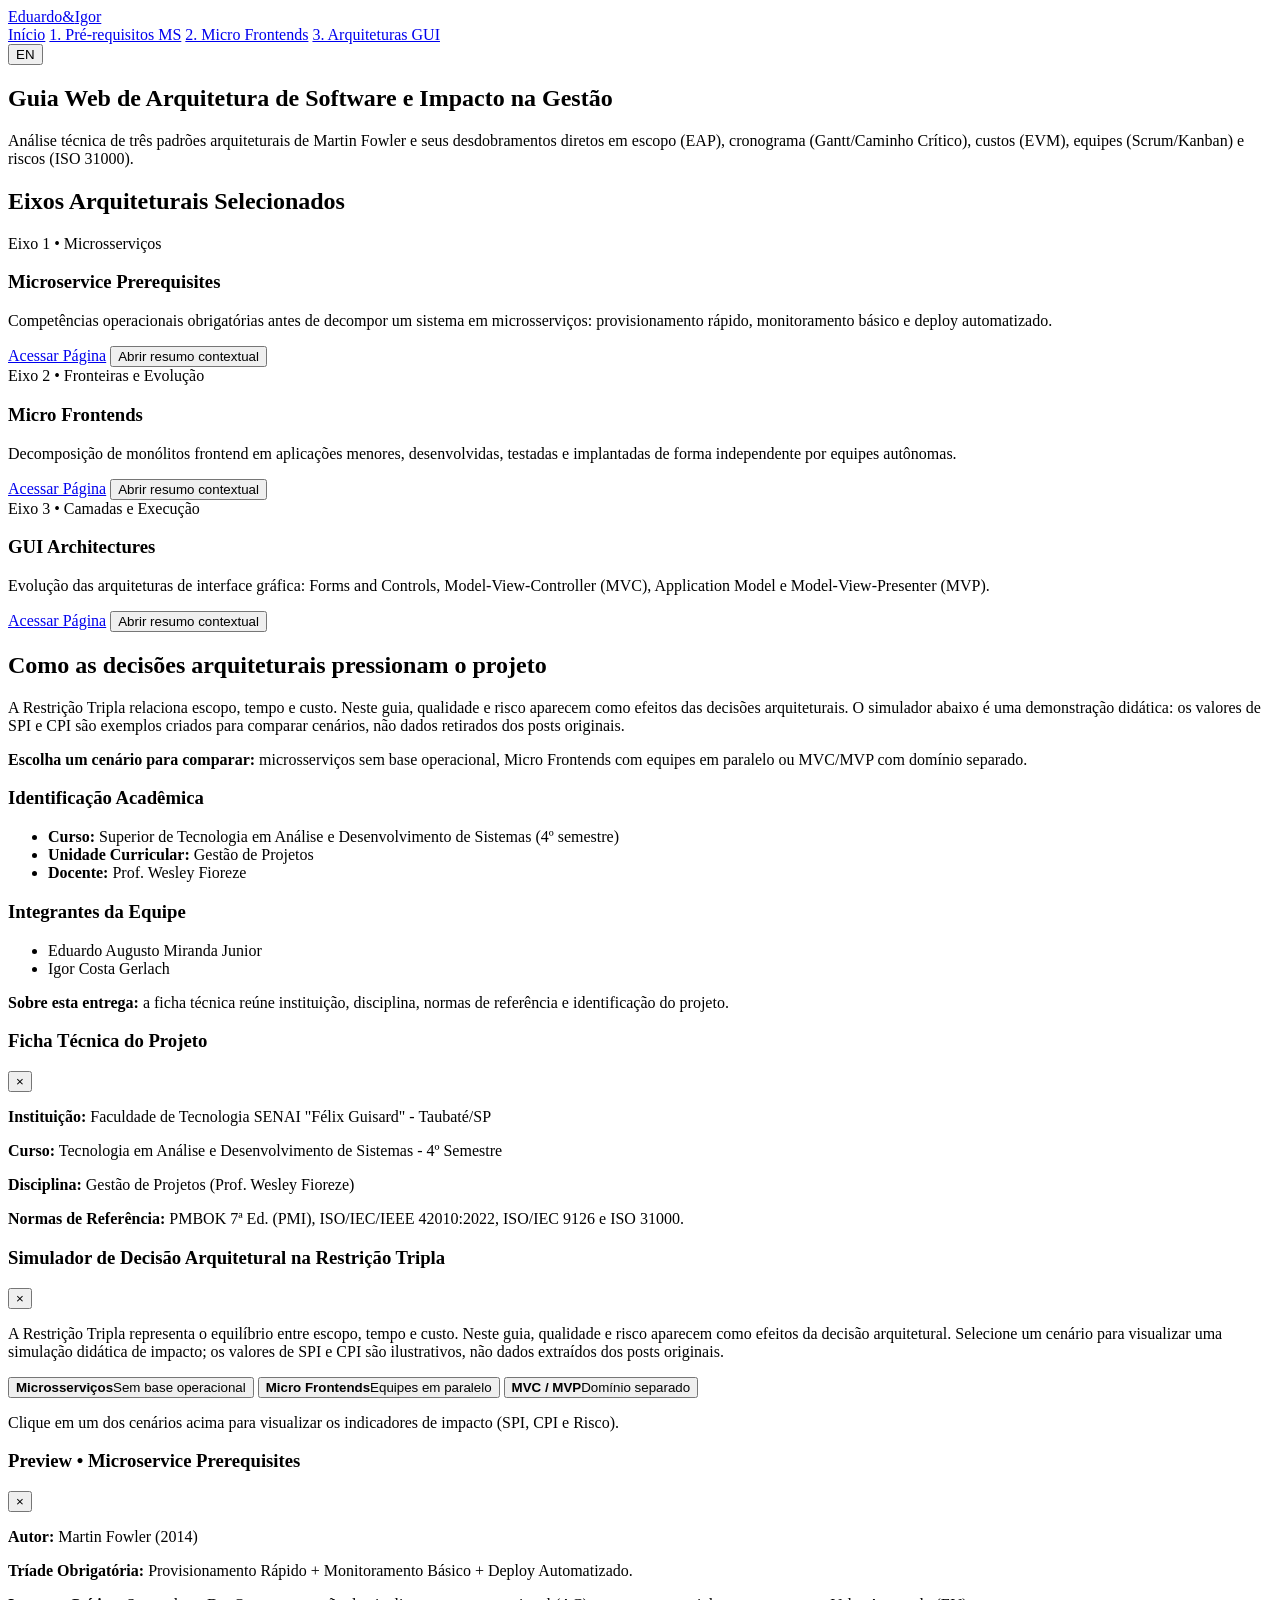
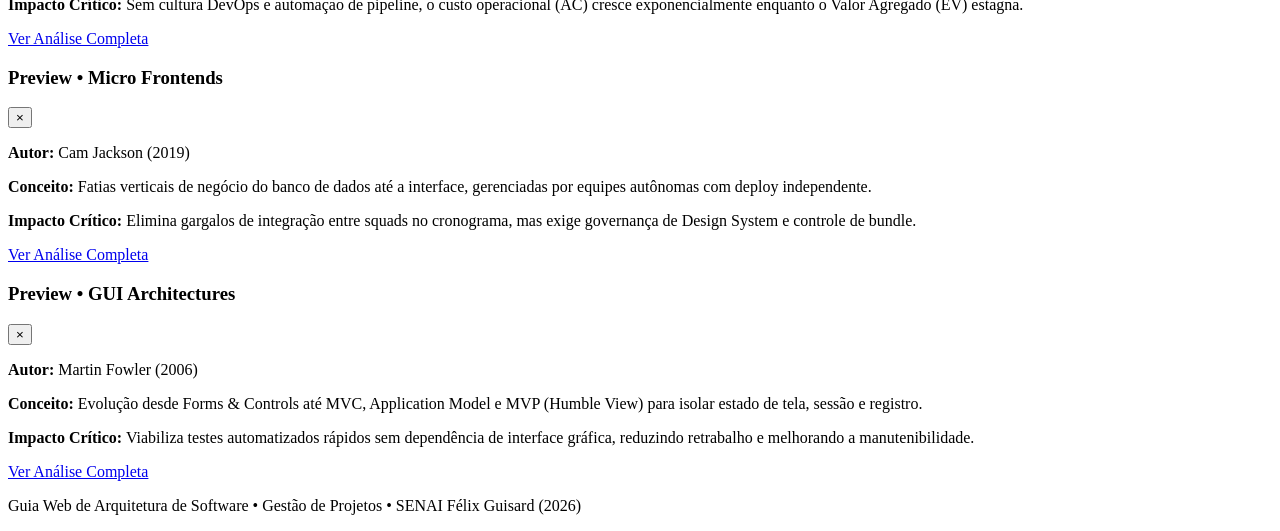
==== index.html @ b5426a74 "Add files via upload" ====
<!DOCTYPE html>
<html lang="pt-BR">
<head>
  <meta charset="UTF-8">
  <meta name="viewport" content="width=device-width, initial-scale=1.0">
  <title>Guia Web de Arquitetura de Software - Gestão de Projetos</title>
  <link rel="stylesheet" href="../css/style.css">
</head>
<body data-page="home">
  <header class="navbar">
    <div class="container nav-content">
      <a href="index.html" class="brand">Eduardo&<span>Igor</span></a>
      <nav class="nav-links">
        <a href="index.html" class="active" data-i18n="nav_home">Início</a>
        <a href="prerequisites.html" data-i18n="nav_post1">1. Pré-requisitos MS</a>
        <a href="microfrontends.html" data-i18n="nav_post2">2. Micro Frontends</a>
        <a href="gui-archs.html" data-i18n="nav_post3">3. Arquiteturas GUI</a>
      </nav>
      <div class="nav-actions">
        <button class="btn-outline" id="langToggle" onclick="toggleLanguage()">EN</button>
      </div>
    </div>
  </header>

  <main class="container">
    <section class="hero">
      <h1 data-i18n="hero_title">Guia Web de Arquitetura de Software e Impacto na Gestão</h1>
      <p data-i18n="hero_desc">Análise técnica de três padrões arquiteturais de Martin Fowler e seus desdobramentos diretos em escopo (EAP), cronograma (Gantt/Caminho Crítico), custos (EVM), equipes (Scrum/Kanban) e riscos (ISO 31000).</p>
    </section>

    <section class="section">
      <h2 class="section-title" data-i18n="axes_title">Eixos Arquiteturais Selecionados</h2>
      <div class="grid-3">
        <article class="card">
          <div class="card-header">
            <span class="tag tag-blue" data-i18n="axis_1">Eixo 1 • Microsserviços</span>
            <h3>Microservice Prerequisites</h3>
          </div>
          <p data-i18n="card1_desc">Competências operacionais obrigatórias antes de decompor um sistema em microsserviços: provisionamento rápido, monitoramento básico e deploy automatizado.</p>
          <div class="card-footer">
            <a href="prerequisites.html" class="btn-primary" data-i18n="btn_read">Acessar Página</a>
            <button class="btn-outline" onclick="openModal('modal-preview-1')" data-i18n="btn_quick">Abrir resumo contextual</button>
          </div>
        </article>

        <article class="card">
          <div class="card-header">
            <span class="tag tag-green" data-i18n="axis_2">Eixo 2 • Fronteiras e Evolução</span>
            <h3>Micro Frontends</h3>
          </div>
          <p data-i18n="card2_desc">Decomposição de monólitos frontend em aplicações menores, desenvolvidas, testadas e implantadas de forma independente por equipes autônomas.</p>
          <div class="card-footer">
            <a href="microfrontends.html" class="btn-primary" data-i18n="btn_read">Acessar Página</a>
            <button class="btn-outline" onclick="openModal('modal-preview-2')" data-i18n="btn_quick">Abrir resumo contextual</button>
          </div>
        </article>

        <article class="card">
          <div class="card-header">
            <span class="tag tag-purple" data-i18n="axis_3">Eixo 3 • Camadas e Execução</span>
            <h3>GUI Architectures</h3>
          </div>
          <p data-i18n="card3_desc">Evolução das arquiteturas de interface gráfica: Forms and Controls, Model-View-Controller (MVC), Application Model e Model-View-Presenter (MVP).</p>
          <div class="card-footer">
            <a href="gui-archs.html" class="btn-primary" data-i18n="btn_read">Acessar Página</a>
            <button class="btn-outline" onclick="openModal('modal-preview-3')" data-i18n="btn_quick">Abrir resumo contextual</button>
          </div>
        </article>
      </div>
    </section>

    <section class="section content-box">
      <h2 class="section-title">Como as decisões arquiteturais pressionam o projeto</h2>
      <p>A Restrição Tripla relaciona escopo, tempo e custo. Neste guia, qualidade e risco aparecem como efeitos das decisões arquiteturais. O simulador abaixo é uma demonstração didática: os valores de SPI e CPI são exemplos criados para comparar cenários, não dados retirados dos posts originais.</p>
      <div class="interactive-panel">
        <p><strong>Escolha um cenário para comparar:</strong> microsserviços sem base operacional, Micro Frontends com equipes em paralelo ou MVC/MVP com domínio separado.</p>
      </div>
    </section>

    <section class="section info-panel">
      <div class="grid-2">
        <div>
          <h3 data-i18n="ident_title">Identificação Acadêmica</h3>
          <ul class="clean-list">
            <li><strong data-i18n="lbl_course">Curso:</strong> <span data-i18n="val_course">Superior de Tecnologia em Análise e Desenvolvimento de Sistemas (4º semestre)</span></li>
            <li><strong data-i18n="lbl_uc">Unidade Curricular:</strong> <span data-i18n="val_uc">Gestão de Projetos</span></li>
            <li><strong data-i18n="lbl_prof">Docente:</strong> Prof. Wesley Fioreze</li>
          </ul>
        </div>
        <div>
          <h3 data-i18n="team_title">Integrantes da Equipe</h3>
          <ul class="clean-list">
            <li>Eduardo Augusto Miranda Junior</li>
            <li>Igor Costa Gerlach</li>
          </ul>
        </div>
        <div class="interactive-panel">
          <p><strong>Sobre esta entrega:</strong> a ficha técnica reúne instituição, disciplina, normas de referência e identificação do projeto.</p>
        </div>
      </div>
    </section>
  </main>

  <div class="modal-overlay" id="modal-identificacao">
    <div class="modal">
      <div class="modal-header">
        <h3 data-i18n="modal_id_title">Ficha Técnica do Projeto</h3>
        <button class="modal-close" onclick="closeModal('modal-identificacao')">&times;</button>
      </div>
      <div class="modal-body">
        <p><strong data-i18n="lbl_inst">Instituição:</strong> Faculdade de Tecnologia SENAI "Félix Guisard" - Taubaté/SP</p>
        <p><strong data-i18n="lbl_course">Curso:</strong> Tecnologia em Análise e Desenvolvimento de Sistemas - 4º Semestre</p>
        <p><strong data-i18n="lbl_uc">Disciplina:</strong> Gestão de Projetos (Prof. Wesley Fioreze)</p>
        <p><strong>Normas de Referência:</strong> PMBOK 7ª Ed. (PMI), ISO/IEC/IEEE 42010:2022, ISO/IEC 9126 e ISO 31000.</p>
      </div>
    </div>
  </div>

  <div class="modal-overlay" id="modal-tripla">
    <div class="modal">
      <div class="modal-header">
        <h3 data-i18n="modal_tripla_title">Simulador de Decisão Arquitetural na Restrição Tripla</h3>
        <button class="modal-close" onclick="closeModal('modal-tripla')">&times;</button>
      </div>
      <div class="modal-body">
        <p data-i18n="sim_intro">A Restrição Tripla representa o equilíbrio entre escopo, tempo e custo. Neste guia, qualidade e risco aparecem como efeitos da decisão arquitetural. Selecione um cenário para visualizar uma simulação didática de impacto; os valores de SPI e CPI são ilustrativos, não dados extraídos dos posts originais.</p>
        <div class="scenario-grid">
          <button class="scenario-card" data-scenario="ms" onclick="simulateScenario('ms')"><strong>Microsserviços</strong><span>Sem base operacional</span></button>
          <button class="scenario-card" data-scenario="mfe" onclick="simulateScenario('mfe')"><strong>Micro Frontends</strong><span>Equipes em paralelo</span></button>
          <button class="scenario-card" data-scenario="mvc" onclick="simulateScenario('mvc')"><strong>MVC / MVP</strong><span>Domínio separado</span></button>
        </div>
        <div id="sim-result" class="sim-box">
          <p>Clique em um dos cenários acima para visualizar os indicadores de impacto (SPI, CPI e Risco).</p>
        </div>
      </div>
    </div>
  </div>

  <div class="modal-overlay" id="modal-preview-1">
    <div class="modal">
      <div class="modal-header">
        <h3>Preview • Microservice Prerequisites</h3>
        <button class="modal-close" onclick="closeModal('modal-preview-1')">&times;</button>
      </div>
      <div class="modal-body">
        <p><strong>Autor:</strong> Martin Fowler (2014)</p>
        <p><strong>Tríade Obrigatória:</strong> Provisionamento Rápido + Monitoramento Básico + Deploy Automatizado.</p>
        <p><strong>Impacto Crítico:</strong> Sem cultura DevOps e automação de pipeline, o custo operacional (AC) cresce exponencialmente enquanto o Valor Agregado (EV) estagna.</p>
        <a href="prerequisites.html" class="btn-primary">Ver Análise Completa</a>
      </div>
    </div>
  </div>

  <div class="modal-overlay" id="modal-preview-2">
    <div class="modal">
      <div class="modal-header">
        <h3>Preview • Micro Frontends</h3>
        <button class="modal-close" onclick="closeModal('modal-preview-2')">&times;</button>
      </div>
      <div class="modal-body">
        <p><strong>Autor:</strong> Cam Jackson (2019)</p>
        <p><strong>Conceito:</strong> Fatias verticais de negócio do banco de dados até a interface, gerenciadas por equipes autônomas com deploy independente.</p>
        <p><strong>Impacto Crítico:</strong> Elimina gargalos de integração entre squads no cronograma, mas exige governança de Design System e controle de bundle.</p>
        <a href="microfrontends.html" class="btn-primary">Ver Análise Completa</a>
      </div>
    </div>
  </div>

  <div class="modal-overlay" id="modal-preview-3">
    <div class="modal">
      <div class="modal-header">
        <h3>Preview • GUI Architectures</h3>
        <button class="modal-close" onclick="closeModal('modal-preview-3')">&times;</button>
      </div>
      <div class="modal-body">
        <p><strong>Autor:</strong> Martin Fowler (2006)</p>
        <p><strong>Conceito:</strong> Evolução desde Forms & Controls até MVC, Application Model e MVP (Humble View) para isolar estado de tela, sessão e registro.</p>
        <p><strong>Impacto Crítico:</strong> Viabiliza testes automatizados rápidos sem dependência de interface gráfica, reduzindo retrabalho e melhorando a manutenibilidade.</p>
        <a href="gui-archs.html" class="btn-primary">Ver Análise Completa</a>
      </div>
    </div>
  </div>

  <footer class="footer">
    <div class="container">
      <p>Guia Web de Arquitetura de Software • Gestão de Projetos • SENAI Félix Guisard (2026)</p>
    </div>
  </footer>

  <script src="../js/script.js"></script>
</body>
</html>
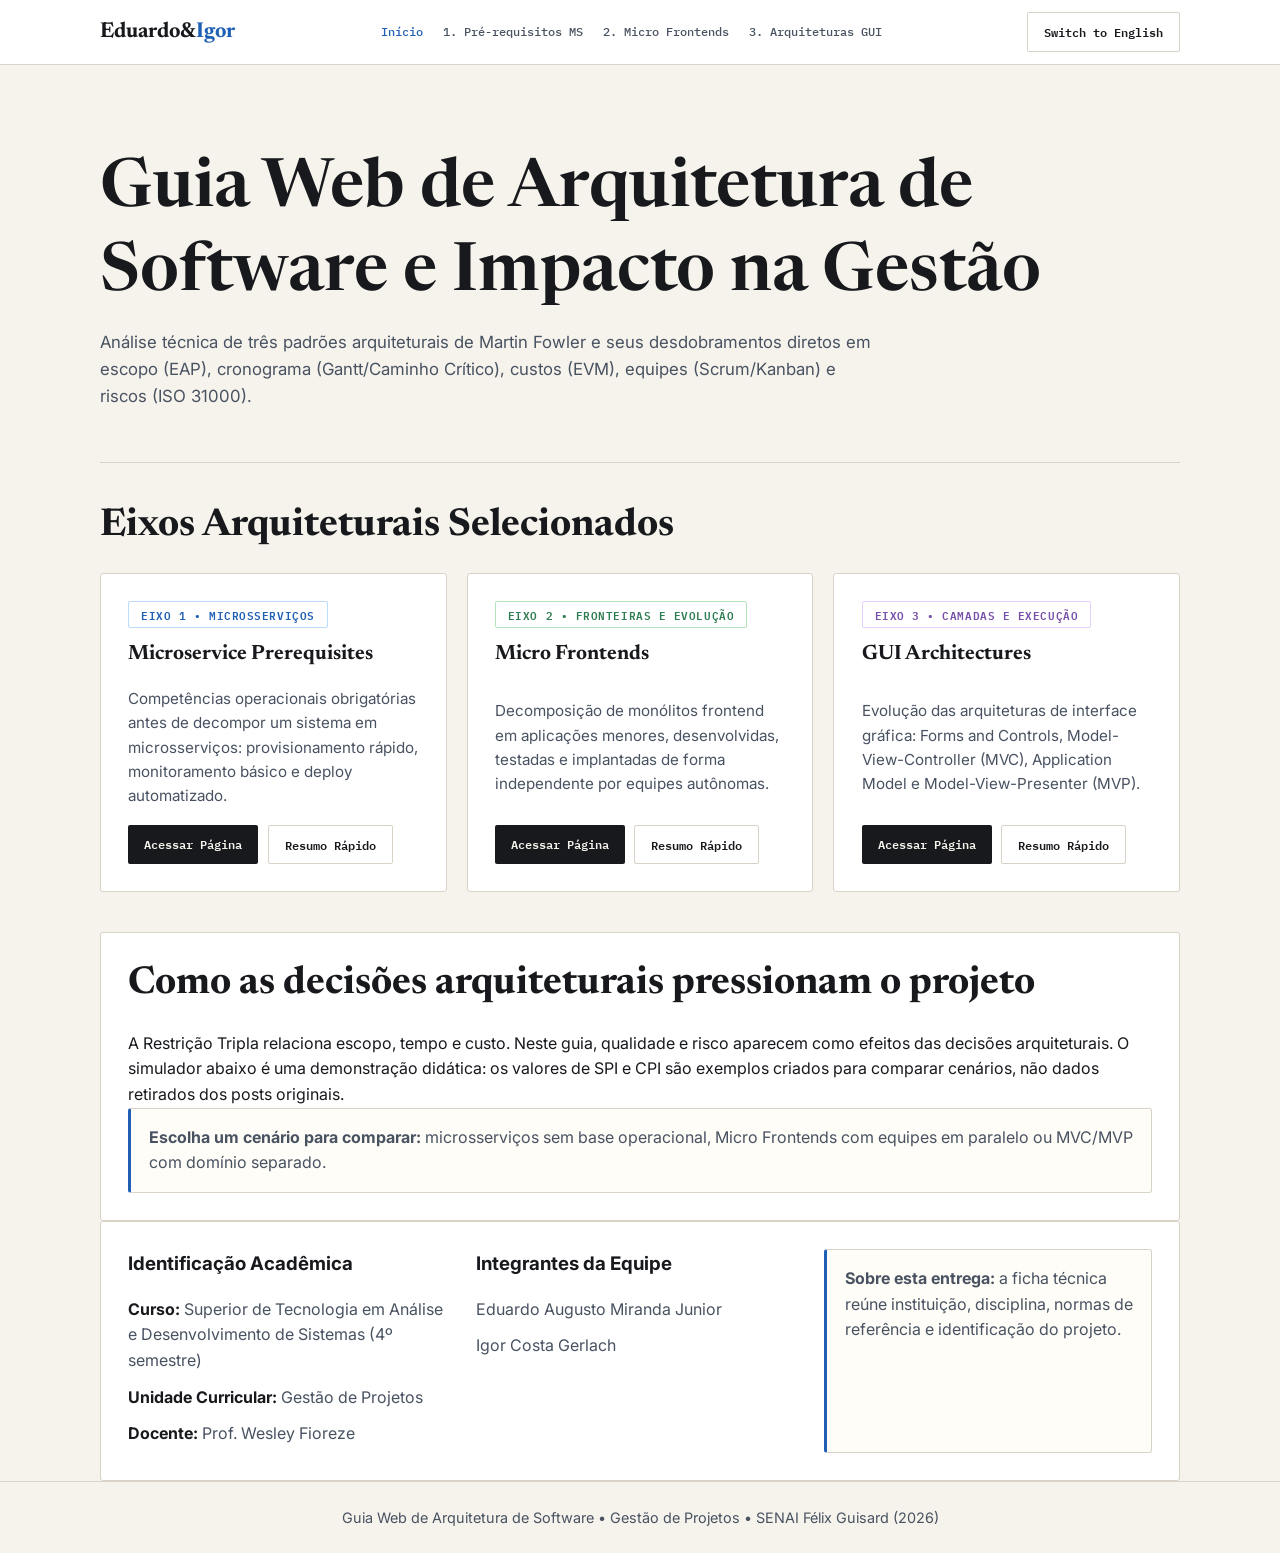
==== commit 7e6ec5ab: "Refactor HTML structure and update stylesheet path" ====
--- a/index.html
+++ b/index.html
@@ -4,7 +4,7 @@
   <meta charset="UTF-8">
   <meta name="viewport" content="width=device-width, initial-scale=1.0">
   <title>Guia Web de Arquitetura de Software - Gestão de Projetos</title>
-  <link rel="stylesheet" href="../css/style.css">
+  <link rel="stylesheet" href="src/css/style.css">
 </head>
 <body data-page="home">
   <header class="navbar">
@@ -187,6 +187,6 @@
     </div>
   </footer>
 
-  <script src="../js/script.js"></script>
+  <script src="src/js/script.js"></script>
 </body>
-</html>+</html>
--- a/src/css/style.css
+++ b/src/css/style.css
@@ -0,0 +1,796 @@
+@import url('https://fonts.googleapis.com/css2?family=IBM+Plex+Mono:wght@400;500;600&family=Inter:wght@400;500;600;700&family=Newsreader:ital,wght@0,400;0,500;0,600;1,500&display=swap');
+
+:root {
+  --bg-main: #f6f3ec;
+  --bg-card: #ffffff;
+  --bg-elevated: #fffdf8;
+  --border-color: #d9d2c6;
+  --text-primary: #17191d;
+  --text-secondary: #485261;
+  --accent-blue: #1f5fb4;
+  --accent-green: #2f7d52;
+  --accent-purple: #7650a8;
+  --accent-red: #d71f3a;
+  --accent-yellow: #c8791a;
+  --font-display: Newsreader, Georgia, serif;
+  --font-mono: "IBM Plex Mono", "Courier New", monospace;
+}
+
+@media (prefers-color-scheme: dark) {
+body {
+  --bg-main: #11151b;
+  --bg-card: #1a2029;
+  --bg-elevated: #222a35;
+  --border-color: #354252;
+  --text-primary: #edf2f7;
+  --text-secondary: #b5c0cc;
+  --accent-blue: #75aef5;
+  --accent-green: #70c991;
+  --accent-purple: #b695e2;
+  --accent-red: #ff7180;
+  --accent-yellow: #e4a852;
+}
+}
+
+* {
+  box-sizing: border-box;
+  margin: 0;
+  padding: 0;
+}
+
+body {
+  background-color: var(--bg-main);
+  color: var(--text-primary);
+  font-family: Inter, "Helvetica Neue", Arial, sans-serif;
+  line-height: 1.6;
+  min-height: 100vh;
+  display: flex;
+  flex-direction: column;
+}
+
+p, li, span, strong, em {
+  color: inherit;
+}
+
+body.modal-open {
+  overflow: hidden;
+}
+
+.container {
+  max-width: 1120px;
+  margin: 0 auto;
+  padding: 0 1.25rem;
+}
+
+.navbar {
+  background-color: var(--bg-card);
+  background-color: color-mix(in srgb, var(--bg-card) 96%, transparent);
+  border-bottom: 1px solid var(--border-color);
+  position: sticky;
+  top: 0;
+  z-index: 100;
+  backdrop-filter: blur(8px);
+}
+
+.nav-content {
+  display: flex;
+  align-items: center;
+  justify-content: space-between;
+  height: 64px;
+  gap: 1rem;
+}
+
+.brand {
+  color: var(--text-primary);
+  font-family: var(--font-display);
+  font-size: 1.35rem;
+  font-weight: 700;
+  text-decoration: none;
+}
+
+.brand span {
+  color: var(--accent-blue);
+}
+
+.nav-links {
+  display: flex;
+  gap: 1.25rem;
+  flex-wrap: wrap;
+}
+
+.nav-links a {
+  color: var(--text-secondary);
+  text-decoration: none;
+  font-family: var(--font-mono);
+  font-size: 0.72rem;
+  font-weight: 500;
+  transition: color 0.2s;
+}
+
+.nav-links a:hover,
+.nav-links a.active {
+  color: var(--accent-blue);
+}
+
+.hero,
+.page-header {
+  padding: 4.5rem 0 3.25rem;
+  border-bottom: 1px solid var(--border-color);
+}
+
+.hero h1,
+.page-header h1 {
+  font-family: var(--font-display);
+  font-size: clamp(2.5rem, 6vw, 4.2rem);
+  font-weight: 600;
+  margin: 0.75rem 0;
+  line-height: 1.25;
+  color: var(--text-primary);
+}
+
+.hero p,
+.subtitle {
+  color: var(--text-secondary);
+  max-width: 780px;
+  font-size: 1.05rem;
+}
+
+.hero-buttons,
+.header-actions {
+  display: flex;
+  gap: 1.25rem;
+  margin-top: 1.5rem;
+  flex-wrap: wrap;
+}
+
+.header-actions .btn-primary {
+  color: var(--bg-main);
+}
+
+.badge,
+.tag {
+  display: inline-block;
+  padding: 0.25rem 0.75rem;
+  border-radius: 2px;
+  font-family: var(--font-mono);
+  font-size: 0.68rem;
+  letter-spacing: 0.05em;
+  text-transform: uppercase;
+  font-weight: 600;
+  background-color: transparent;
+  border: 1px solid var(--border-color);
+}
+
+.tag-blue {
+  color: var(--accent-blue);
+  border-color: rgba(88, 166, 255, 0.4);
+}
+
+.tag-green {
+  color: var(--accent-green);
+  border-color: rgba(63, 185, 80, 0.4);
+}
+
+.tag-purple {
+  color: var(--accent-purple);
+  border-color: rgba(188, 140, 255, 0.4);
+}
+
+.section {
+  padding: 2.5rem 0;
+}
+
+.section-title {
+  font-family: var(--font-display);
+  font-size: clamp(1.9rem, 3vw, 2.6rem);
+  line-height: 1.2;
+  margin-bottom: 1.5rem;
+}
+
+.grid-3 {
+  display: grid;
+  grid-template-columns: repeat(auto-fit, minmax(290px, 1fr));
+  gap: 1.25rem;
+  width: 100%;
+}
+
+.grid-2 {
+  display: grid;
+  grid-template-columns: repeat(auto-fit, minmax(320px, 1fr));
+  gap: 1.25rem;
+  width: 100%;
+}
+
+.card,
+.content-box,
+.info-panel {
+  background-color: var(--bg-card);
+  border: 1px solid var(--border-color);
+  border-radius: 3px;
+  padding: 1.7rem;
+}
+
+.card {
+  display: flex;
+  flex-direction: column;
+  justify-content: space-between;
+  gap: 1rem;
+  transition: transform 0.2s ease, border-color 0.2s ease;
+}
+
+.card:hover {
+  transform: translateY(-2px);
+  border-color: var(--text-primary);
+}
+
+.card-header h3 {
+  font-family: var(--font-display);
+  margin-top: 0.6rem;
+  font-size: 1.3rem;
+}
+
+.card p {
+  color: var(--text-secondary);
+  font-size: 0.95rem;
+}
+
+.card-footer {
+  display: flex;
+  gap: 0.6rem;
+  flex-wrap: wrap;
+}
+
+.mini-card {
+  background-color: var(--bg-elevated);
+  border: 1px solid var(--border-color);
+  border-radius: 3px;
+  padding: 1.1rem;
+}
+
+.interactive-panel {
+  background-color: var(--bg-elevated);
+  border: 1px solid var(--border-color);
+  border-left: 3px solid var(--accent-blue);
+  border-radius: 3px;
+  padding: 1rem 1.1rem;
+}
+
+.interactive-panel p {
+  color: var(--text-secondary);
+}
+
+.mini-card h4 {
+  color: var(--accent-blue);
+  margin-bottom: 0.4rem;
+}
+
+.border-green {
+  border-top: 3px solid var(--accent-green);
+}
+
+.border-red {
+  border-top: 3px solid var(--accent-red);
+}
+
+.btn-primary,
+.btn-secondary,
+.btn-outline {
+  display: inline-flex;
+  align-items: center;
+  justify-content: center;
+  padding: 0.55rem 1rem;
+  border-radius: 2px;
+  font-family: var(--font-mono);
+  font-size: 0.72rem;
+  font-weight: 600;
+  cursor: pointer;
+  text-decoration: none;
+  transition: opacity 0.2s, background-color 0.2s;
+  color: var(--text-primary);
+}
+
+button:focus-visible,
+a:focus-visible,
+input:focus-visible {
+  outline: 2px solid var(--accent-blue);
+  outline-offset: 3px;
+}
+
+.btn-primary {
+  background-color: var(--text-primary);
+  color: var(--bg-main);
+  border: none;
+}
+
+.btn-secondary {
+  background-color: var(--bg-elevated);
+  color: var(--text-primary);
+  border: 1px solid var(--border-color);
+}
+
+.btn-outline {
+  background-color: transparent;
+  color: var(--text-primary);
+  border: 1px solid var(--border-color);
+}
+
+.interactive-panel .btn-secondary,
+.interactive-panel .btn-outline {
+  padding: 0.75rem 1.2rem;
+}
+
+.content-box > .btn-secondary,
+.content-box > .btn-outline,
+.modal .btn-secondary,
+.modal .btn-outline {
+  padding: 0.75rem 1.2rem;
+}
+
+@media (prefers-color-scheme: dark) {
+.btn-primary {
+  color: #11151b;
+}
+
+.modal-overlay {
+  background-color: rgba(0, 0, 0, 0.68);
+}
+
+.scenario-card:hover,
+.scenario-card.active {
+  background: #233958;
+}
+}
+
+.btn-primary:hover,
+.btn-secondary:hover,
+.btn-outline:hover {
+  opacity: 0.88;
+}
+
+.clean-list {
+  list-style: none;
+  margin-top: 0.75rem;
+}
+
+.clean-list li {
+  padding: 0.35rem 0;
+  color: var(--text-secondary);
+}
+
+.clean-list strong {
+  color: var(--text-primary);
+}
+
+.styled-list {
+  padding-left: 1.2rem;
+  margin-top: 0.75rem;
+}
+
+.styled-list li {
+  margin-bottom: 0.6rem;
+  color: var(--text-secondary);
+}
+
+.styled-list strong {
+  color: var(--text-primary);
+}
+
+.mt-1 {
+  margin-top: 1rem;
+}
+
+.divider {
+  border: none;
+  border-top: 1px solid var(--border-color);
+  margin: 1rem 0;
+}
+
+.modal-overlay {
+  position: fixed;
+  inset: 0;
+  background-color: rgba(22, 22, 22, 0.42);
+  display: flex;
+  align-items: center;
+  justify-content: center;
+  padding: 1rem;
+  z-index: 200;
+  opacity: 0;
+  visibility: hidden;
+  pointer-events: none;
+  transition: opacity 0.2s ease, visibility 0.2s ease;
+}
+
+.modal-overlay.open {
+  opacity: 1;
+  visibility: visible;
+  pointer-events: auto;
+}
+
+.modal {
+  background-color: var(--bg-card);
+  border: 1px solid var(--border-color);
+  border-radius: 4px;
+  max-width: 760px;
+  width: 100%;
+  max-height: min(720px, calc(100vh - 2rem));
+  overflow: hidden;
+  box-shadow: 0 24px 60px rgba(22, 22, 22, 0.22);
+  transform: translateY(12px) scale(0.98);
+  transition: transform 0.2s ease;
+}
+
+.modal.modal-wide {
+  max-width: 900px;
+}
+
+.modal-overlay.open .modal {
+  transform: translateY(0) scale(1);
+}
+
+.modal-header {
+  display: flex;
+  justify-content: space-between;
+  align-items: center;
+  border-bottom: 1px solid var(--border-color);
+  padding: 1.35rem 1.6rem;
+  margin-bottom: 0;
+}
+
+.modal-close {
+  background: none;
+  border: none;
+  color: var(--text-secondary);
+  font-size: 1.5rem;
+  line-height: 1;
+  border-radius: 2px;
+  padding: 0.3rem 0.45rem;
+  cursor: pointer;
+}
+
+.modal-header h3 {
+  font-family: var(--font-display);
+  font-size: 1.55rem;
+  font-weight: 600;
+  color: var(--text-primary);
+}
+
+.modal-close:hover {
+  color: var(--text-primary);
+  background-color: var(--bg-elevated);
+}
+
+.modal-body {
+  padding: 0 1.5rem 1.5rem;
+  max-height: calc(100vh - 6rem);
+  overflow-y: auto;
+}
+
+.modal-intro {
+  color: var(--text-secondary);
+  margin-bottom: 1.25rem;
+}
+
+.modal-body p,
+.modal-body li {
+  color: var(--text-secondary);
+}
+
+.modal-layout {
+  display: grid;
+  grid-template-columns: 180px minmax(0, 1fr);
+  gap: 1.25rem;
+}
+
+.modal-tabs {
+  display: flex;
+  flex-direction: column;
+  gap: 0.35rem;
+}
+
+.modal-tab {
+  border: 1px solid transparent;
+  background: transparent;
+  color: var(--text-secondary);
+  padding: 0.7rem 0.8rem;
+  border-radius: 2px;
+  border-left: 3px solid transparent;
+  text-align: left;
+  cursor: pointer;
+  font: inherit;
+}
+
+.modal-tab:hover,
+.modal-tab.active {
+  color: var(--text-primary);
+  background: var(--bg-elevated);
+  border-color: var(--border-color);
+  border-left-color: var(--accent-red);
+}
+
+.modal-panel {
+  display: none;
+}
+
+.modal-panel.active {
+  display: block;
+  animation: panel-in 0.2s ease;
+}
+
+@keyframes panel-in {
+  from { opacity: 0; transform: translateY(5px); }
+  to { opacity: 1; transform: translateY(0); }
+}
+
+.flow-map {
+  display: grid;
+  grid-template-columns: 1fr auto 1fr auto 1fr;
+  align-items: center;
+  gap: 0.65rem;
+  margin: 1.25rem 0;
+}
+
+.flow-node {
+  background: var(--bg-elevated);
+  border: 1px solid var(--border-color);
+  border-radius: 3px;
+  padding: 1rem 0.75rem;
+  text-align: center;
+}
+
+.flow-node strong {
+  display: block;
+  font-family: var(--font-display);
+  font-size: 1.25rem;
+  color: var(--text-primary);
+  margin-bottom: 0.25rem;
+}
+
+.flow-arrow {
+  color: var(--text-secondary);
+  text-align: center;
+  font-size: 1.4rem;
+}
+
+.metric-grid {
+  display: grid;
+  grid-template-columns: repeat(3, 1fr);
+  gap: 0.65rem;
+  margin-top: 1rem;
+}
+
+.metric {
+  background: var(--bg-elevated);
+  border-radius: 8px;
+  border: 1px solid var(--border-color);
+  padding: 0.8rem;
+}
+
+.metric small {
+  display: block;
+  color: var(--text-secondary);
+  margin-bottom: 0.25rem;
+}
+
+.metric strong {
+  font-family: var(--font-display);
+  color: var(--accent-red);
+  font-size: 1.15rem;
+}
+
+.state-cards {
+  display: grid;
+  grid-template-columns: repeat(3, 1fr);
+  gap: 0.65rem;
+}
+
+.state-card {
+  background: var(--bg-elevated);
+  border: 1px solid var(--border-color);
+  color: var(--text-primary);
+  border-radius: 3px;
+  padding: 1rem;
+  text-align: left;
+  cursor: pointer;
+  font: inherit;
+}
+
+.state-card:hover,
+.state-card.active {
+  border-color: var(--text-primary);
+  background: transparent;
+}
+
+.state-card strong,
+.state-card span {
+  display: block;
+}
+
+.state-card span {
+  color: var(--text-secondary);
+  font-size: 0.85rem;
+  margin-top: 0.25rem;
+}
+
+.progress-track {
+  height: 8px;
+  background: var(--bg-main);
+  border-radius: 99px;
+  overflow: hidden;
+  margin: 0.8rem 0;
+}
+
+.progress-value {
+  height: 100%;
+  width: 0;
+  background: var(--accent-blue);
+  transition: width 0.25s ease, background 0.25s ease;
+}
+
+.scenario-grid {
+  display: grid;
+  grid-template-columns: repeat(3, 1fr);
+  gap: 0.7rem;
+  margin: 1.25rem 0;
+}
+
+.scenario-card {
+  border: 1px solid var(--border-color);
+  background: var(--bg-elevated);
+  color: var(--text-primary);
+  border-radius: 3px;
+  padding: 1rem;
+  text-align: left;
+  cursor: pointer;
+  font: inherit;
+}
+
+.scenario-card:hover,
+.scenario-card.active {
+  border-color: var(--accent-blue);
+  background: #e8f0fb;
+}
+
+.scenario-card strong,
+.scenario-card span {
+  display: block;
+}
+
+.scenario-card span {
+  color: var(--text-secondary);
+  font-size: 0.85rem;
+  margin-top: 0.3rem;
+}
+
+.sim-controls {
+  display: flex;
+  gap: 0.5rem;
+  flex-wrap: wrap;
+  margin: 0.85rem 0;
+}
+
+.sim-controls .is-selected {
+  color: var(--text-primary);
+  border-color: var(--accent-blue);
+  background-color: rgba(88, 166, 255, 0.12);
+}
+
+.sim-box {
+  background-color: var(--bg-elevated);
+  border: 1px solid var(--border-color);
+  border-left: 3px solid var(--accent-blue);
+  border-radius: 3px;
+  padding: 1rem;
+}
+
+.sim-box[data-status="danger"] {
+  border-left-color: var(--accent-red);
+}
+
+.sim-box[data-status="warning"] {
+  border-left-color: var(--accent-yellow);
+}
+
+.sim-box[data-status="success"] {
+  border-left-color: var(--accent-green);
+}
+
+.checklist {
+  display: flex;
+  flex-direction: column;
+  gap: 0.6rem;
+  margin-top: 0.75rem;
+}
+
+.checklist label {
+  display: flex;
+  align-items: center;
+  gap: 0.6rem;
+  cursor: pointer;
+  color: var(--text-secondary);
+  padding: 0.65rem 0.75rem;
+  border: 1px solid transparent;
+  border-radius: 3px;
+  transition: background-color 0.2s ease, border-color 0.2s ease;
+}
+
+.checklist label:hover {
+  background-color: var(--bg-elevated);
+  border-color: var(--border-color);
+}
+
+.checklist input {
+  accent-color: var(--accent-blue);
+}
+
+.sim-form {
+  display: flex;
+  gap: 1rem;
+  flex-wrap: wrap;
+}
+
+.sim-form input {
+  background-color: var(--bg-main);
+  border: 1px solid var(--border-color);
+  color: var(--text-primary);
+  padding: 0.4rem 0.6rem;
+  border-radius: 4px;
+  width: 100px;
+}
+
+.footer {
+  margin-top: auto;
+  border-top: 1px solid var(--border-color);
+  padding: 1.5rem 0;
+  text-align: center;
+  color: var(--text-secondary);
+  font-size: 0.9rem;
+}
+
+@media (max-width: 720px) {
+  .nav-content {
+    height: auto;
+    padding-top: 0.8rem;
+    padding-bottom: 0.8rem;
+    align-items: flex-start;
+  }
+
+  .nav-links {
+    gap: 0.5rem 0.8rem;
+  }
+
+  .modal-overlay {
+    padding: 0.75rem;
+  }
+
+  .modal-header {
+    padding: 1rem 1.1rem;
+  }
+
+  .modal-body {
+    padding: 0 1.1rem 1.1rem;
+  }
+
+  .modal-layout {
+    grid-template-columns: 1fr;
+  }
+
+  .modal-tabs {
+    flex-direction: row;
+    overflow-x: auto;
+  }
+
+  .modal-tab {
+    white-space: nowrap;
+  }
+
+  .flow-map,
+  .metric-grid,
+  .state-cards,
+  .scenario-grid {
+    grid-template-columns: 1fr;
+  }
+
+  .flow-arrow {
+    transform: rotate(90deg);
+  }
+}
